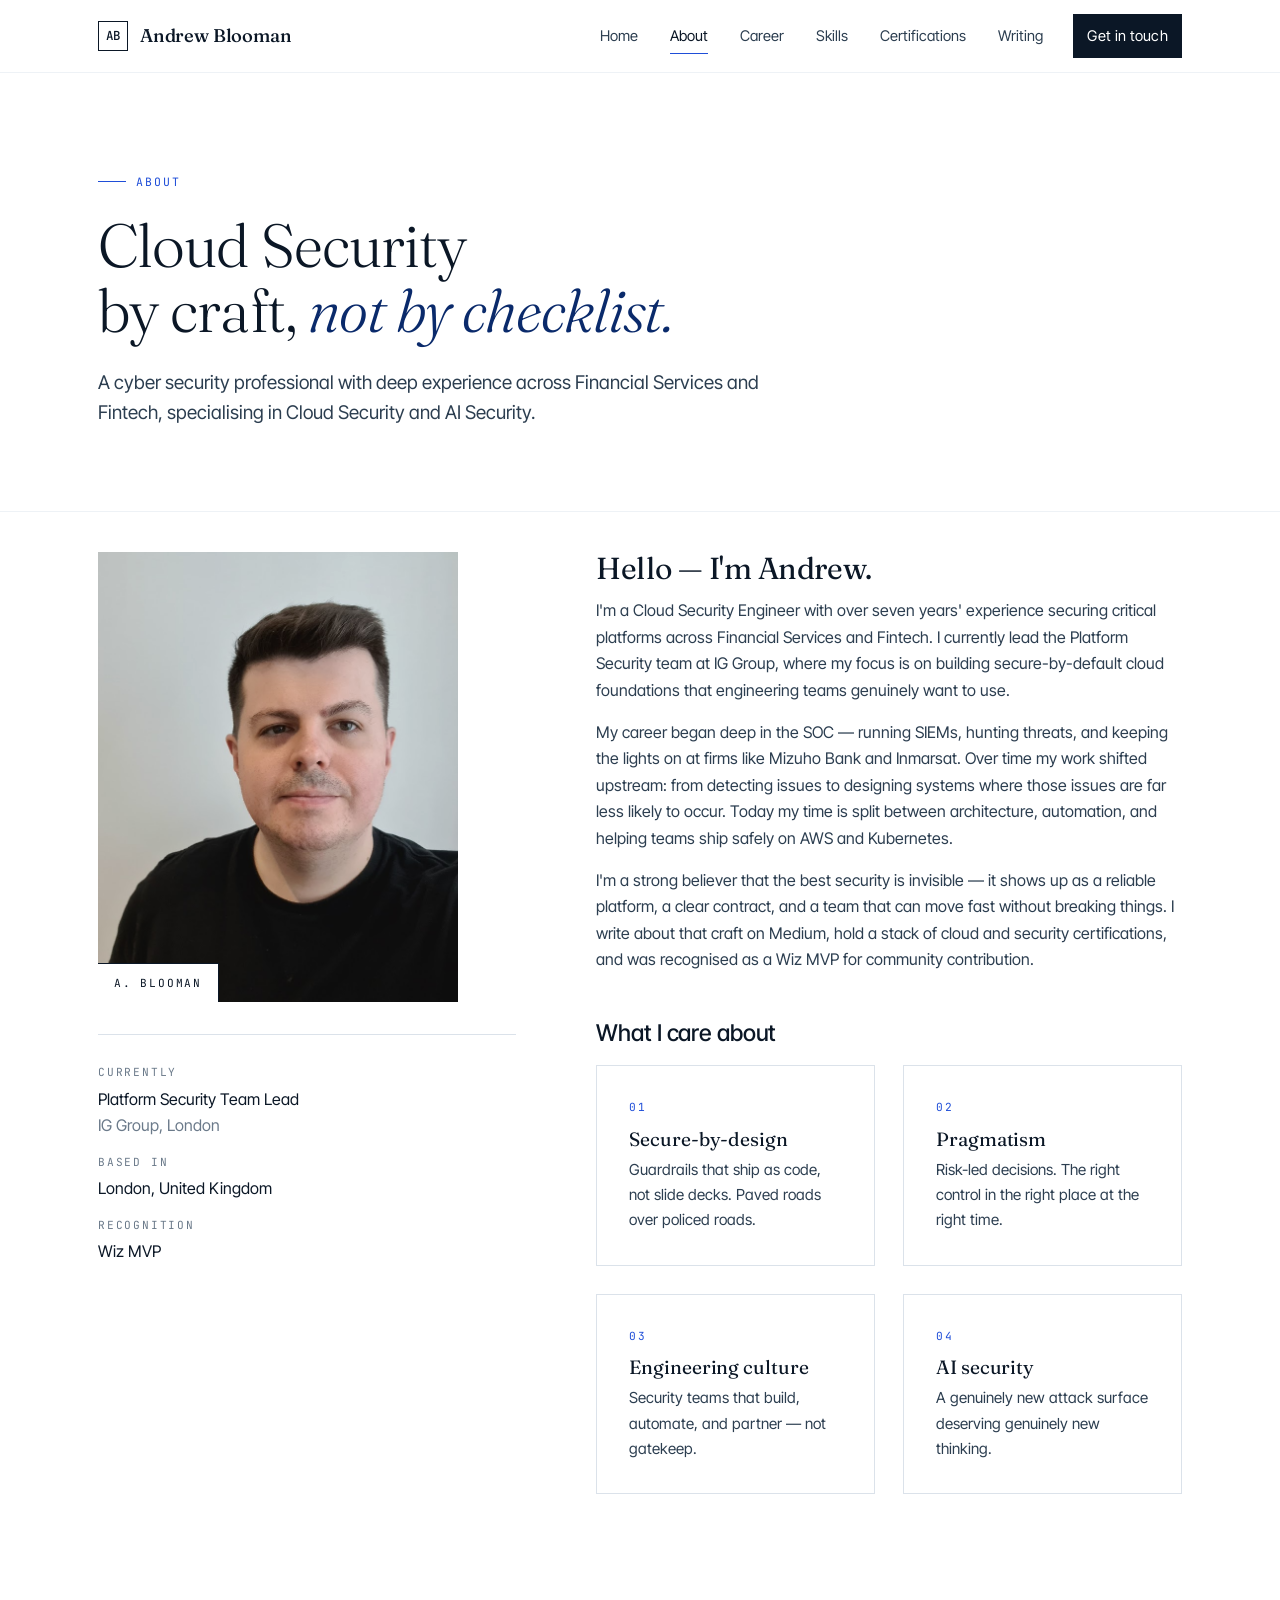
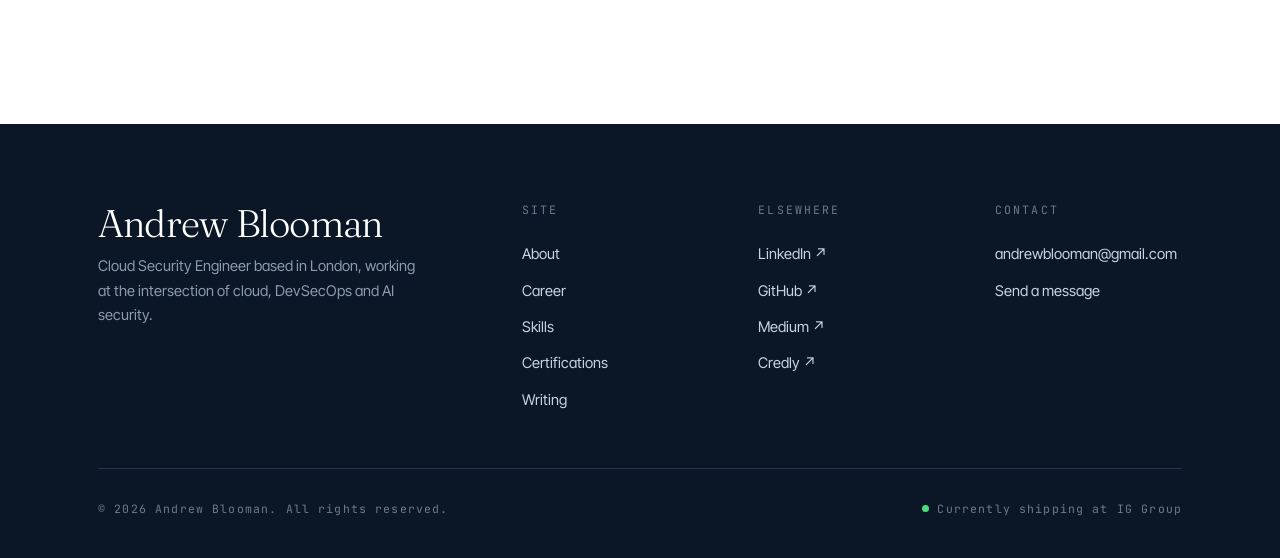
==== about.html @ efeb6958 "Initial commit — personal site Co-Authored-By: Claude Sonnet 4.6 <noreply@anthropic.com>" ====
<!DOCTYPE html>
<html lang="en">
<head>
  <meta charset="UTF-8" />
  <meta name="viewport" content="width=device-width, initial-scale=1.0" />
  <title>About — Andrew Blooman</title>
  <meta name="description" content="Cloud Security Engineer specialising in DevSecOps, Cloud and AI Security across Financial Services and Fintech." />
  <link rel="preconnect" href="https://fonts.googleapis.com" />
  <link rel="preconnect" href="https://fonts.gstatic.com" crossorigin />
  <link href="https://fonts.googleapis.com/css2?family=Fraunces:ital,opsz,wght@0,9..144,300;0,9..144,400;0,9..144,500;1,9..144,300;1,9..144,400&family=Inter+Tight:wght@300;400;500;600&family=JetBrains+Mono:wght@400;500&display=swap" rel="stylesheet" />
  <link rel="stylesheet" href="assets/style.css" />
</head>
<body>

<header class="site-header">
  <div class="wrap nav">
    <a href="index.html" class="brand">
      <span class="mark">AB</span>
      <span>Andrew Blooman</span>
    </a>
    <button class="nav-toggle" aria-label="Toggle navigation">
      <span></span><span></span><span></span>
    </button>
    <nav class="nav-links">
      <a href="index.html">Home</a>
      <a href="about.html">About</a>
      <a href="career.html">Career</a>
      <a href="skills.html">Skills</a>
      <a href="certifications.html">Certifications</a>
      <a href="writing.html">Writing</a>
      <a href="contact.html" class="nav-cta">Get in touch</a>
    </nav>
  </div>
</header>

<main>

<section class="page-hero">
  <div class="wrap reveal">
    <span class="eyebrow">About</span>
    <h1>Cloud Security<br/>by craft, <em style="font-style:italic;color:var(--accent-deep);">not by checklist.</em></h1>
    <p class="lead">A cyber security professional with deep experience across Financial Services and Fintech, specialising in Cloud Security and AI Security.</p>
  </div>
</section>

<section style="padding-top: 40px;">
  <div class="wrap">
    <div style="display: grid; grid-template-columns: 1fr 1.4fr; gap: 80px;" class="about-layout">
      <aside class="reveal">
        <div class="portrait" style="max-width: 360px;">
          <img src="assets/andrew.jpg" alt="Portrait of Andrew Blooman" />
          <div class="label">A. Blooman</div>
        </div>
        <div style="margin-top: 32px; padding-top: 28px; border-top: 1px solid var(--line); display: grid; gap: 14px;">
          <div>
            <div style="font-family: var(--font-mono); font-size: 0.7rem; letter-spacing: 0.16em; text-transform: uppercase; color: var(--muted); margin-bottom: 4px;">Currently</div>
            <div>Platform Security Team Lead<br/><span style="color: var(--muted);">IG Group, London</span></div>
          </div>
          <div>
            <div style="font-family: var(--font-mono); font-size: 0.7rem; letter-spacing: 0.16em; text-transform: uppercase; color: var(--muted); margin-bottom: 4px;">Based in</div>
            <div>London, United Kingdom</div>
          </div>
          <div>
            <div style="font-family: var(--font-mono); font-size: 0.7rem; letter-spacing: 0.16em; text-transform: uppercase; color: var(--muted); margin-bottom: 4px;">Recognition</div>
            <div>Wiz MVP</div>
          </div>
        </div>
      </aside>

      <div class="reveal" style="transition-delay: 100ms;">
        <h2 style="font-size: clamp(1.5rem, 2.4vw, 1.9rem); font-weight: 400;">Hello &mdash; I'm Andrew.</h2>
        <p>I'm a Cloud Security Engineer with over seven years' experience securing critical platforms across Financial Services and Fintech. I currently lead the Platform Security team at IG Group, where my focus is on building secure-by-default cloud foundations that engineering teams genuinely want to use.</p>

        <p>My career began deep in the SOC &mdash; running SIEMs, hunting threats, and keeping the lights on at firms like Mizuho Bank and Inmarsat. Over time my work shifted upstream: from detecting issues to designing systems where those issues are far less likely to occur. Today my time is split between architecture, automation, and helping teams ship safely on AWS and Kubernetes.</p>

        <p>I'm a strong believer that the best security is invisible &mdash; it shows up as a reliable platform, a clear contract, and a team that can move fast without breaking things. I write about that craft on Medium, hold a stack of cloud and security certifications, and was recognised as a Wiz MVP for community contribution.</p>

        <h3 style="margin-top: 48px;">What I care about</h3>
        <div style="display: grid; grid-template-columns: 1fr 1fr; gap: 28px; margin-top: 20px;" class="cards-2">
          <div class="card">
            <div style="font-family: var(--font-mono); font-size: 0.7rem; letter-spacing: 0.16em; text-transform: uppercase; color: var(--accent); margin-bottom: 12px;">01</div>
            <h3 style="font-family: var(--font-display); font-weight: 400; font-size: 1.2rem;">Secure-by-design</h3>
            <p style="margin: 0; font-size: 0.95rem;">Guardrails that ship as code, not slide decks. Paved roads over policed roads.</p>
          </div>
          <div class="card">
            <div style="font-family: var(--font-mono); font-size: 0.7rem; letter-spacing: 0.16em; text-transform: uppercase; color: var(--accent); margin-bottom: 12px;">02</div>
            <h3 style="font-family: var(--font-display); font-weight: 400; font-size: 1.2rem;">Pragmatism</h3>
            <p style="margin: 0; font-size: 0.95rem;">Risk-led decisions. The right control in the right place at the right time.</p>
          </div>
          <div class="card">
            <div style="font-family: var(--font-mono); font-size: 0.7rem; letter-spacing: 0.16em; text-transform: uppercase; color: var(--accent); margin-bottom: 12px;">03</div>
            <h3 style="font-family: var(--font-display); font-weight: 400; font-size: 1.2rem;">Engineering culture</h3>
            <p style="margin: 0; font-size: 0.95rem;">Security teams that build, automate, and partner &mdash; not gatekeep.</p>
          </div>
          <div class="card">
            <div style="font-family: var(--font-mono); font-size: 0.7rem; letter-spacing: 0.16em; text-transform: uppercase; color: var(--accent); margin-bottom: 12px;">04</div>
            <h3 style="font-family: var(--font-display); font-weight: 400; font-size: 1.2rem;">AI security</h3>
            <p style="margin: 0; font-size: 0.95rem;">A genuinely new attack surface deserving genuinely new thinking.</p>
          </div>
        </div>
      </div>
    </div>
  </div>
</section>

<style>
  @media (max-width: 820px) {
    .about-layout { grid-template-columns: 1fr !important; gap: 40px !important; }
    .cards-2 { grid-template-columns: 1fr !important; }
  }
</style>

</main>

<footer class="site-footer">
  <div class="wrap">
    <div class="footer-grid">
      <div class="footer-brand">
        <div class="lg">Andrew Blooman</div>
        <p>Cloud Security Engineer based in London, working at the intersection of cloud, DevSecOps and AI security.</p>
      </div>
      <div>
        <h4>Site</h4>
        <a href="about.html">About</a>
        <a href="career.html">Career</a>
        <a href="skills.html">Skills</a>
        <a href="certifications.html">Certifications</a>
        <a href="writing.html">Writing</a>
      </div>
      <div>
        <h4>Elsewhere</h4>
        <a href="https://www.linkedin.com/in/andrewblooman/" target="_blank" rel="noopener">LinkedIn &#8599;</a>
        <a href="https://github.com/andrewblooman" target="_blank" rel="noopener">GitHub &#8599;</a>
        <a href="https://medium.com/@andyblooman" target="_blank" rel="noopener">Medium &#8599;</a>
        <a href="https://www.credly.com/users/andrew-blooman/badges" target="_blank" rel="noopener">Credly &#8599;</a>
      </div>
      <div>
        <h4>Contact</h4>
        <a href="mailto:andrewblooman@gmail.com">andrewblooman@gmail.com</a>
        <a href="contact.html">Send a message</a>
      </div>
    </div>
    <div class="footer-bottom">
      <div>&copy; <span id="year"></span> Andrew Blooman. All rights reserved.</div>
      <div class="signal"><span class="dot"></span> Currently shipping at IG Group</div>
    </div>
  </div>
</footer>

<script src="assets/main.js"></script>
</body>
</html>
---- assets/style.css ----
/* ============================================
   Andrew Blooman — Personal Site
   Minimalist · Cool blues · Editorial precision
   ============================================ */

:root {
  /* Palette — light base with deep, considered blues */
  --ink:        #0b1726;       /* near-black navy for text */
  --ink-soft:   #2c3e50;       /* secondary text */
  --muted:      #6b7a8a;       /* tertiary / meta */
  --line:       #dbe2ea;       /* hairlines */
  --line-soft:  #eef2f6;       /* very subtle dividers */
  --paper:      #ffffff;
  --paper-warm: #f7f9fc;       /* section background */
  --accent:     #1f4ed8;       /* primary blue (cobalt) */
  --accent-deep:#0a2a6b;       /* deep navy blue */
  --accent-soft:#dbe6ff;       /* tint */
  --accent-ink: #0b3aa3;

  /* Type */
  --font-display: 'Fraunces', 'Cormorant Garamond', Georgia, serif;
  --font-body:    'Inter Tight', 'Helvetica Neue', system-ui, sans-serif;
  --font-mono:    'JetBrains Mono', ui-monospace, monospace;

  /* Layout */
  --max:        1180px;
  --pad-x:      clamp(20px, 4vw, 48px);
  --section-y:  clamp(72px, 9vw, 128px);
  --radius:     2px;
}

/* ---------- Reset ---------- */
*, *::before, *::after { box-sizing: border-box; }
html { scroll-behavior: smooth; -webkit-text-size-adjust: 100%; }
body {
  margin: 0;
  font-family: var(--font-body);
  font-size: 16px;
  line-height: 1.65;
  color: var(--ink);
  background: var(--paper);
  font-feature-settings: "ss01", "cv11";
  -webkit-font-smoothing: antialiased;
  -moz-osx-font-smoothing: grayscale;
}
img { max-width: 100%; display: block; }
a { color: inherit; text-decoration: none; }
button { font: inherit; cursor: pointer; }

/* ---------- Typography ---------- */
h1, h2, h3, h4 {
  font-family: var(--font-display);
  font-weight: 400;
  letter-spacing: -0.015em;
  color: var(--ink);
  margin: 0 0 0.4em;
  line-height: 1.08;
}
h1 { font-size: clamp(2.6rem, 6vw, 4.6rem); font-weight: 300; }
h2 { font-size: clamp(2rem, 4vw, 3.1rem); font-weight: 300; }
h3 { font-size: clamp(1.25rem, 1.8vw, 1.5rem); font-weight: 500; letter-spacing: -0.005em; font-family: var(--font-body); }
p  { margin: 0 0 1em; color: var(--ink-soft); }

.eyebrow {
  font-family: var(--font-mono);
  font-size: 0.72rem;
  letter-spacing: 0.18em;
  text-transform: uppercase;
  color: var(--accent);
  display: inline-flex;
  align-items: center;
  gap: 10px;
  margin-bottom: 22px;
}
.eyebrow::before {
  content: "";
  width: 28px; height: 1px;
  background: var(--accent);
  display: inline-block;
}

.lead { font-size: 1.18rem; color: var(--ink-soft); max-width: 62ch; line-height: 1.6; }

/* ---------- Layout ---------- */
.wrap { width: 100%; max-width: var(--max); margin: 0 auto; padding: 0 var(--pad-x); }
section { padding: var(--section-y) 0; }

/* ---------- Header / Nav ---------- */
.site-header {
  position: sticky; top: 0; z-index: 50;
  background: rgba(255,255,255,0.78);
  backdrop-filter: saturate(140%) blur(12px);
  -webkit-backdrop-filter: saturate(140%) blur(12px);
  border-bottom: 1px solid var(--line-soft);
}
.nav {
  display: flex; align-items: center; justify-content: space-between;
  height: 72px;
}
.brand {
  display: flex; align-items: center; gap: 12px;
  font-family: var(--font-display);
  font-size: 1.15rem;
  letter-spacing: -0.01em;
  font-weight: 500;
}
.brand .mark {
  width: 30px; height: 30px;
  border: 1px solid var(--ink);
  display: grid; place-items: center;
  font-family: var(--font-mono); font-size: 0.78rem;
  letter-spacing: 0;
  background: var(--paper);
}
.nav-links { display: flex; gap: 4px; align-items: center; }
.nav-links a {
  position: relative;
  padding: 10px 14px;
  font-size: 0.92rem;
  color: var(--ink-soft);
  transition: color 200ms ease;
}
.nav-links a:hover { color: var(--accent); }
.nav-links a.active { color: var(--ink); }
.nav-links a.active::after {
  content: ""; position: absolute; left: 14px; right: 14px; bottom: 4px;
  height: 1px; background: var(--accent);
}
.nav-cta {
  margin-left: 12px;
  padding: 9px 16px;
  background: var(--ink);
  color: var(--paper)!important;
  font-size: 0.85rem;
  letter-spacing: 0.02em;
  transition: background 200ms ease;
}
.nav-cta:hover { background: var(--accent-deep); }
.nav-toggle { display: none; background: none; border: 0; padding: 8px; }
.nav-toggle span {
  display: block; width: 22px; height: 1.5px; background: var(--ink); margin: 5px 0;
  transition: transform 200ms;
}

@media (max-width: 820px) {
  .nav-links {
    position: absolute; top: 72px; left: 0; right: 0;
    flex-direction: column; align-items: stretch;
    background: var(--paper);
    border-bottom: 1px solid var(--line);
    padding: 8px 0;
    transform: translateY(-12px); opacity: 0; pointer-events: none;
    transition: all 220ms ease;
  }
  .nav-links.open { transform: none; opacity: 1; pointer-events: auto; }
  .nav-links a { padding: 14px var(--pad-x); }
  .nav-links a.active::after { display: none; }
  .nav-cta { margin: 8px var(--pad-x) 12px; text-align: center; }
  .nav-toggle { display: block; }
}

/* ---------- Hero (home) ---------- */
.hero {
  padding-top: clamp(60px, 8vw, 110px);
  padding-bottom: clamp(60px, 8vw, 110px);
  position: relative;
  overflow: hidden;
}
.hero-grid {
  display: grid;
  grid-template-columns: 1.2fr 1fr;
  gap: clamp(40px, 6vw, 90px);
  align-items: center;
}
.hero-meta {
  font-family: var(--font-mono);
  font-size: 0.72rem;
  letter-spacing: 0.18em;
  text-transform: uppercase;
  color: var(--muted);
  display: flex; gap: 24px; flex-wrap: wrap;
  margin-bottom: 28px;
}
.hero-meta span::before {
  content: "◆"; color: var(--accent); margin-right: 8px; font-size: 0.6rem;
}
.hero h1 {
  font-size: clamp(2.8rem, 6.5vw, 5.2rem);
  letter-spacing: -0.025em;
}
.hero h1 em {
  font-style: italic;
  color: var(--accent-deep);
  font-weight: 300;
}
.hero-tag {
  font-family: var(--font-mono);
  font-size: 0.85rem;
  color: var(--accent);
  letter-spacing: 0.04em;
  margin-top: 8px;
  margin-bottom: 28px;
}
.hero-role {
  display: flex;
  align-items: baseline;
  flex-wrap: wrap;
  gap: 10px;
  margin-top: 18px;
  padding: 16px 0 0;
  border-top: 1px solid var(--line);
  font-family: var(--font-display);
  font-size: clamp(1.15rem, 1.8vw, 1.5rem);
  font-weight: 400;
  color: var(--ink);
  letter-spacing: -0.005em;
}
.hero-role .role-line { color: var(--ink); }
.hero-role .role-at {
  font-family: var(--font-mono);
  font-size: 0.72rem;
  letter-spacing: 0.18em;
  text-transform: uppercase;
  color: var(--muted);
  font-style: normal;
  align-self: center;
}
.hero-role .role-co {
  color: var(--accent-deep);
  font-style: italic;
}
.hero-bio { font-size: 1.1rem; color: var(--ink-soft); max-width: 52ch; }

.hero-cta { display: flex; gap: 14px; margin-top: 36px; flex-wrap: wrap; }
.btn {
  display: inline-flex; align-items: center; gap: 10px;
  padding: 13px 22px;
  font-size: 0.92rem;
  letter-spacing: 0.01em;
  border: 1px solid var(--ink);
  background: var(--ink);
  color: var(--paper);
  transition: all 220ms ease;
}
.btn:hover { background: var(--accent-deep); border-color: var(--accent-deep); }
.btn .arrow { transition: transform 220ms; }
.btn:hover .arrow { transform: translateX(4px); }
.btn-ghost { background: transparent; color: var(--ink); }
.btn-ghost:hover { background: var(--ink); color: var(--paper); }

/* Hero portrait */
.portrait {
  position: relative;
  aspect-ratio: 4 / 5;
  overflow: hidden;
}
.portrait::before {
  content: "";
  position: absolute; inset: -10px;
  border: 1px solid var(--accent);
  transform: translate(14px, 14px);
  z-index: 0;
  pointer-events: none;
}
.portrait img {
  width: 100%; height: 100%; object-fit: cover;
  position: relative; z-index: 1;
  filter: contrast(1.02) saturate(0.96);
}
.portrait .label {
  position: absolute;
  bottom: -1px; left: -1px;
  z-index: 2;
  background: var(--paper);
  padding: 10px 16px;
  font-family: var(--font-mono);
  font-size: 0.7rem;
  letter-spacing: 0.16em;
  text-transform: uppercase;
  color: var(--ink);
  border: 1px solid var(--ink);
}

@media (max-width: 820px) {
  .hero-grid { grid-template-columns: 1fr; }
  .portrait { max-width: 360px; margin: 0 auto; }
}

/* ---------- Section heading ---------- */
.section-head {
  display: grid;
  grid-template-columns: 1fr 2fr;
  gap: 60px;
  align-items: end;
  margin-bottom: 60px;
  padding-bottom: 28px;
  border-bottom: 1px solid var(--line);
}
.section-head .num {
  font-family: var(--font-mono);
  font-size: 0.78rem;
  letter-spacing: 0.18em;
  color: var(--muted);
  text-transform: uppercase;
}
.section-head h2 { margin: 0; }
@media (max-width: 720px) {
  .section-head { grid-template-columns: 1fr; gap: 12px; }
}

/* ---------- Page hero (smaller, for inner pages) ---------- */
.page-hero {
  padding-top: clamp(60px, 7vw, 100px);
  padding-bottom: clamp(40px, 5vw, 70px);
  border-bottom: 1px solid var(--line-soft);
}
.page-hero h1 { font-size: clamp(2.4rem, 5vw, 3.8rem); }
.page-hero .lead { margin-top: 18px; }

/* ---------- Cards / Generic ---------- */
.card {
  background: var(--paper);
  border: 1px solid var(--line);
  padding: 32px;
  transition: border-color 220ms ease, transform 220ms ease;
}
.card:hover { border-color: var(--accent); }

/* ---------- Featured: About teaser on home ---------- */
.about-teaser {
  background: var(--paper-warm);
  border-top: 1px solid var(--line-soft);
  border-bottom: 1px solid var(--line-soft);
}
.about-teaser .grid {
  display: grid; grid-template-columns: 1fr 1fr; gap: 80px; align-items: center;
}
.about-teaser .stat-block {
  display: grid; grid-template-columns: 1fr 1fr; gap: 32px 40px;
  margin-top: 32px;
}
.stat .num {
  font-family: var(--font-display);
  font-size: 2.6rem;
  font-weight: 300;
  color: var(--accent-deep);
  line-height: 1;
}
.stat .lab {
  font-family: var(--font-mono);
  font-size: 0.7rem;
  letter-spacing: 0.16em;
  text-transform: uppercase;
  color: var(--muted);
  margin-top: 8px;
}
@media (max-width: 820px) {
  .about-teaser .grid { grid-template-columns: 1fr; gap: 32px; }
}

/* ---------- Timeline ---------- */
.timeline { position: relative; }
.timeline::before {
  content: ""; position: absolute;
  left: 6px; top: 12px; bottom: 12px;
  width: 1px; background: var(--line);
}
.t-item {
  display: grid;
  grid-template-columns: 200px 1fr;
  gap: 48px;
  padding: 28px 0 28px 32px;
  position: relative;
  border-bottom: 1px solid var(--line-soft);
}
.t-item:last-child { border-bottom: 0; }
.t-item::before {
  content: "";
  position: absolute; left: 0; top: 38px;
  width: 13px; height: 13px;
  background: var(--paper);
  border: 1px solid var(--ink);
}
.t-item.current::before {
  background: var(--accent);
  border-color: var(--accent);
  box-shadow: 0 0 0 4px rgba(31, 78, 216, 0.15);
}
.t-when {
  font-family: var(--font-mono);
  font-size: 0.78rem;
  letter-spacing: 0.06em;
  color: var(--muted);
  text-transform: uppercase;
  padding-top: 4px;
}
.t-where {
  font-size: 0.92rem;
  color: var(--accent);
  font-family: var(--font-mono);
  letter-spacing: 0.04em;
  margin-bottom: 8px;
}
.t-role {
  font-family: var(--font-display);
  font-size: 1.5rem;
  font-weight: 400;
  color: var(--ink);
  margin-bottom: 6px;
}
.t-place {
  font-size: 0.85rem;
  color: var(--muted);
  margin-bottom: 14px;
  font-family: var(--font-mono);
  letter-spacing: 0.04em;
}
.t-desc { color: var(--ink-soft); font-size: 0.97rem; }
.t-desc ul { padding-left: 18px; margin: 8px 0 0; }
.t-desc li { margin-bottom: 6px; }

@media (max-width: 720px) {
  .t-item { grid-template-columns: 1fr; gap: 12px; }
  .t-when { padding-top: 0; }
}

/* ---------- Skills ---------- */
.skills-grid {
  display: grid;
  grid-template-columns: repeat(auto-fit, minmax(260px, 1fr));
  gap: 1px;
  background: var(--line);
  border: 1px solid var(--line);
}
.skill-cat {
  background: var(--paper);
  padding: 36px 32px;
  transition: background 240ms ease;
}
.skill-cat:hover { background: var(--paper-warm); }
.skill-cat h4 {
  font-family: var(--font-mono);
  font-size: 0.75rem;
  letter-spacing: 0.18em;
  text-transform: uppercase;
  color: var(--accent);
  margin: 0 0 18px;
  padding-bottom: 14px;
  border-bottom: 1px solid var(--line-soft);
}
.skill-list {
  list-style: none; padding: 0; margin: 0;
  display: flex; flex-direction: column; gap: 8px;
}
.skill-list li {
  font-size: 0.95rem;
  color: var(--ink-soft);
  display: flex; align-items: baseline; gap: 10px;
}
.skill-list li::before {
  content: "—";
  color: var(--accent);
  font-weight: 500;
  flex-shrink: 0;
}

/* ---------- Certifications ---------- */
.cert-grid {
  display: grid;
  grid-template-columns: repeat(auto-fit, minmax(280px, 1fr));
  gap: 16px;
}
.cert {
  display: grid;
  grid-template-columns: 56px 1fr;
  gap: 18px;
  padding: 24px;
  border: 1px solid var(--line);
  background: var(--paper);
  align-items: start;
  transition: all 240ms ease;
}
.cert:hover {
  border-color: var(--accent);
  transform: translateY(-2px);
}
.cert .badge {
  width: 52px; height: 52px;
  border: 1px solid var(--accent);
  background: var(--accent-soft);
  display: grid; place-items: center;
  color: var(--accent-deep);
  font-family: var(--font-mono);
  font-size: 0.7rem;
  font-weight: 600;
  letter-spacing: 0.05em;
}
.cert .name {
  font-family: var(--font-display);
  font-size: 1.05rem;
  color: var(--ink);
  line-height: 1.3;
  margin-bottom: 6px;
}
.cert .issuer {
  font-family: var(--font-mono);
  font-size: 0.72rem;
  letter-spacing: 0.12em;
  text-transform: uppercase;
  color: var(--muted);
}

/* ---------- Blog / Writing ---------- */
.posts { display: grid; gap: 0; border-top: 1px solid var(--line); }
.post {
  display: grid;
  grid-template-columns: 100px 1fr auto;
  gap: 32px;
  padding: 32px 8px;
  border-bottom: 1px solid var(--line);
  transition: padding 240ms ease, background 240ms ease;
  align-items: baseline;
}
.post:hover { padding-left: 20px; background: var(--paper-warm); }
.post .num {
  font-family: var(--font-mono);
  font-size: 0.75rem;
  color: var(--muted);
  letter-spacing: 0.1em;
}
.post-title {
  font-family: var(--font-display);
  font-size: clamp(1.3rem, 2.2vw, 1.7rem);
  font-weight: 400;
  color: var(--ink);
  margin: 0 0 8px;
  line-height: 1.25;
  transition: color 220ms ease;
}
.post:hover .post-title { color: var(--accent-deep); }
.post-meta {
  font-family: var(--font-mono);
  font-size: 0.72rem;
  letter-spacing: 0.12em;
  color: var(--muted);
  text-transform: uppercase;
  display: flex; gap: 18px; flex-wrap: wrap;
}
.post-arrow {
  font-family: var(--font-mono);
  color: var(--accent);
  font-size: 1.1rem;
  align-self: center;
  transition: transform 240ms ease;
}
.post:hover .post-arrow { transform: translate(6px, -6px); }

@media (max-width: 720px) {
  .post { grid-template-columns: 1fr; gap: 8px; }
  .post-arrow { display: none; }
}

/* ---------- Contact ---------- */
.contact-grid {
  display: grid;
  grid-template-columns: 1fr 1.2fr;
  gap: 80px;
}
.contact-info p { color: var(--ink-soft); }
.contact-direct {
  margin-top: 28px;
  padding-top: 28px;
  border-top: 1px solid var(--line);
  display: grid; gap: 18px;
}
.contact-direct a {
  display: flex; justify-content: space-between; align-items: center;
  padding: 14px 0;
  border-bottom: 1px solid var(--line-soft);
  color: var(--ink);
  transition: color 200ms;
}
.contact-direct a:hover { color: var(--accent); }
.contact-direct .lbl {
  font-family: var(--font-mono);
  font-size: 0.72rem;
  letter-spacing: 0.16em;
  text-transform: uppercase;
  color: var(--muted);
}
.contact-direct .val { font-size: 0.98rem; }

form.contact-form { display: grid; gap: 20px; }
.field { display: grid; gap: 8px; }
.field label {
  font-family: var(--font-mono);
  font-size: 0.7rem;
  letter-spacing: 0.16em;
  text-transform: uppercase;
  color: var(--muted);
}
.field input, .field textarea {
  font: inherit;
  background: transparent;
  border: 0;
  border-bottom: 1px solid var(--line);
  padding: 10px 0;
  color: var(--ink);
  transition: border-color 200ms;
}
.field input:focus, .field textarea:focus {
  outline: none;
  border-color: var(--accent);
}
.field textarea { resize: vertical; min-height: 130px; }

@media (max-width: 820px) {
  .contact-grid { grid-template-columns: 1fr; gap: 40px; }
}

/* ---------- Footer ---------- */
.site-footer {
  background: var(--ink);
  color: #c8d3e0;
  padding: 80px 0 40px;
  margin-top: var(--section-y);
}
.site-footer h4 {
  font-family: var(--font-mono);
  font-size: 0.72rem;
  letter-spacing: 0.18em;
  text-transform: uppercase;
  color: #6b7a8a;
  margin: 0 0 20px;
}
.footer-grid {
  display: grid; grid-template-columns: 2fr 1fr 1fr 1fr; gap: 50px;
  padding-bottom: 50px;
  border-bottom: 1px solid #1f3551;
}
.footer-brand .lg {
  font-family: var(--font-display);
  font-size: 2.4rem;
  font-weight: 300;
  color: var(--paper);
  letter-spacing: -0.02em;
  line-height: 1;
}
.footer-brand p { color: #8b9aae; max-width: 36ch; margin-top: 12px; font-size: 0.92rem; }
.footer-grid a {
  display: block; padding: 6px 0; color: #c8d3e0; font-size: 0.92rem;
  transition: color 200ms;
}
.footer-grid a:hover { color: #fff; }
.footer-bottom {
  display: flex; justify-content: space-between; align-items: center;
  padding-top: 30px;
  font-family: var(--font-mono);
  font-size: 0.72rem;
  letter-spacing: 0.1em;
  color: #6b7a8a;
  flex-wrap: wrap; gap: 16px;
}
.footer-bottom .signal {
  display: inline-flex; align-items: center; gap: 8px;
}
.footer-bottom .dot {
  width: 7px; height: 7px; background: #4ade80; border-radius: 50%;
  box-shadow: 0 0 0 0 rgba(74, 222, 128, 0.6);
  animation: pulse 2s infinite;
}
@keyframes pulse {
  0%, 100% { box-shadow: 0 0 0 0 rgba(74, 222, 128, 0.5); }
  50%      { box-shadow: 0 0 0 6px rgba(74, 222, 128, 0); }
}

@media (max-width: 820px) {
  .footer-grid { grid-template-columns: 1fr 1fr; gap: 32px; }
}
@media (max-width: 480px) {
  .footer-grid { grid-template-columns: 1fr; }
}

/* ---------- Reveal animation ---------- */
.reveal {
  opacity: 0;
  transform: translateY(18px);
  transition: opacity 700ms ease, transform 700ms ease;
}
.reveal.in { opacity: 1; transform: none; }

/* Reduced motion */
@media (prefers-reduced-motion: reduce) {
  *, *::before, *::after {
    animation-duration: 0.01ms !important;
    transition-duration: 0.01ms !important;
  }
  .reveal { opacity: 1; transform: none; }
}
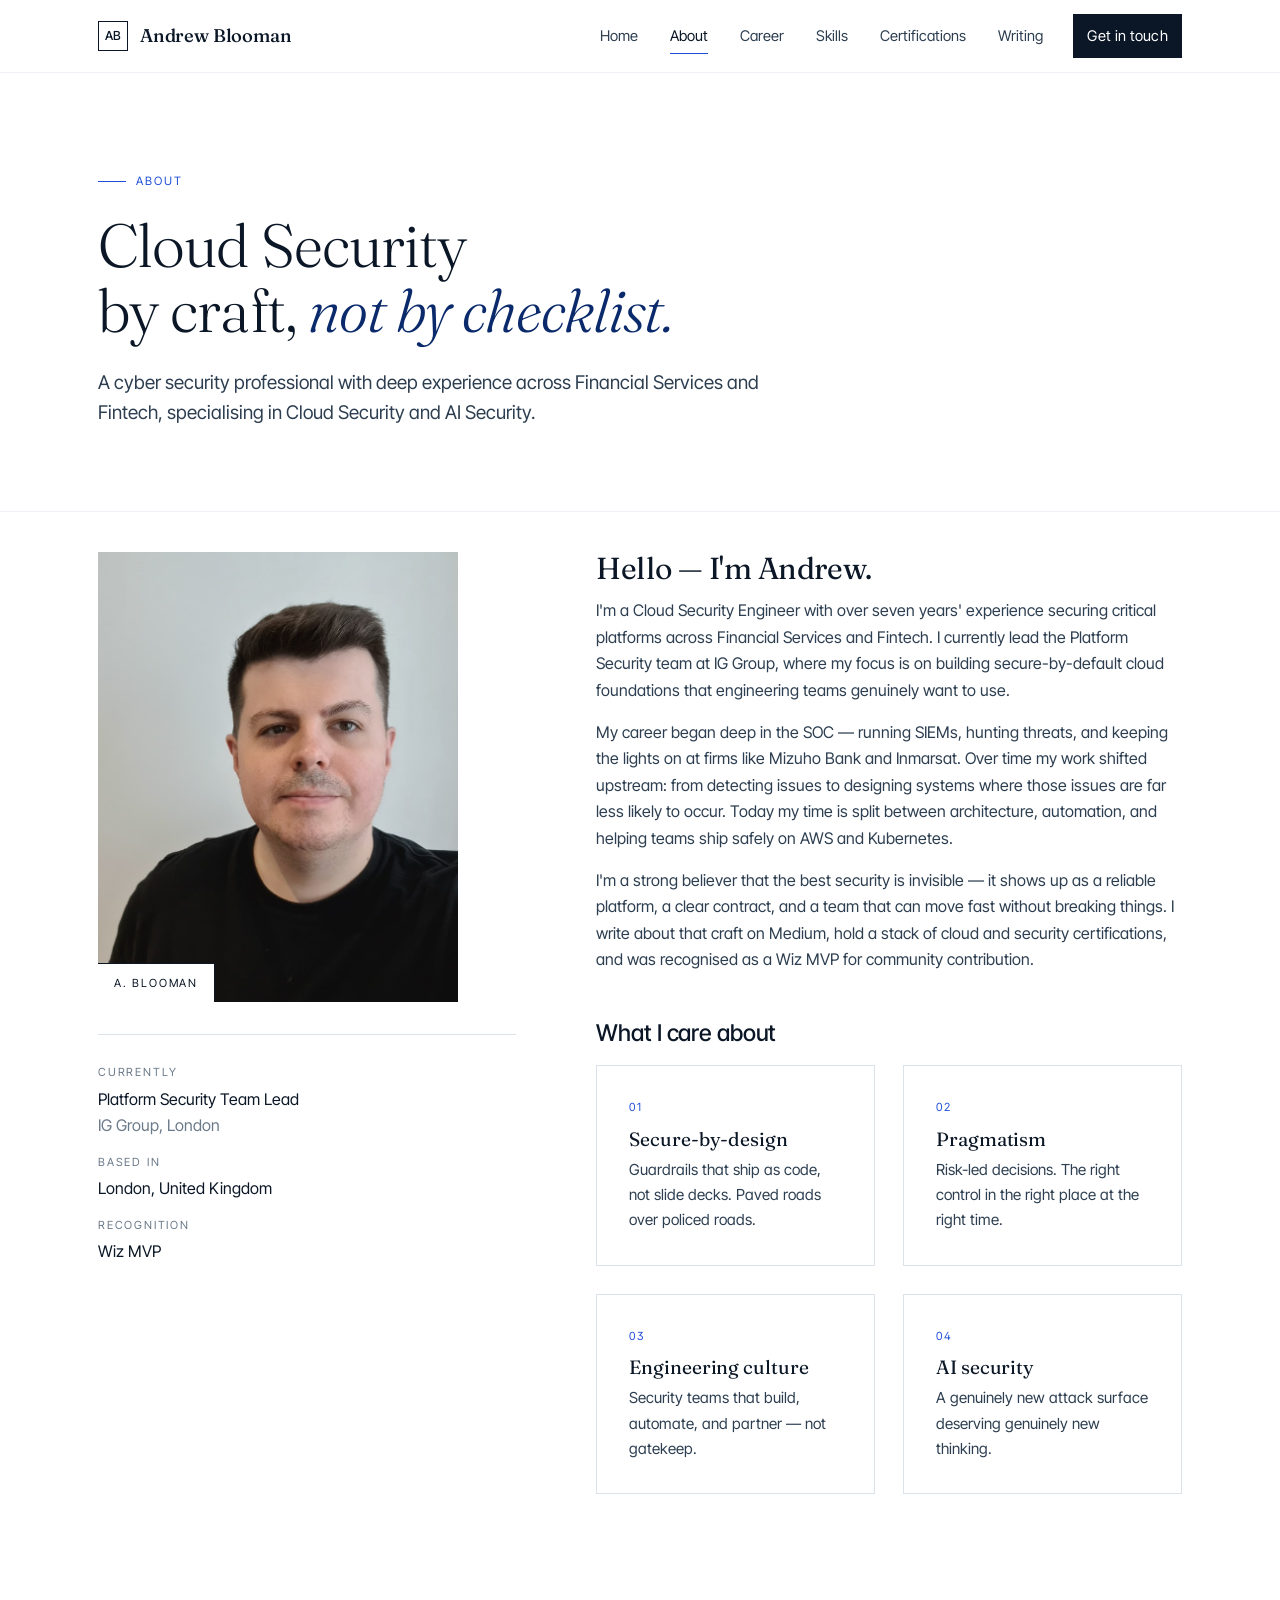
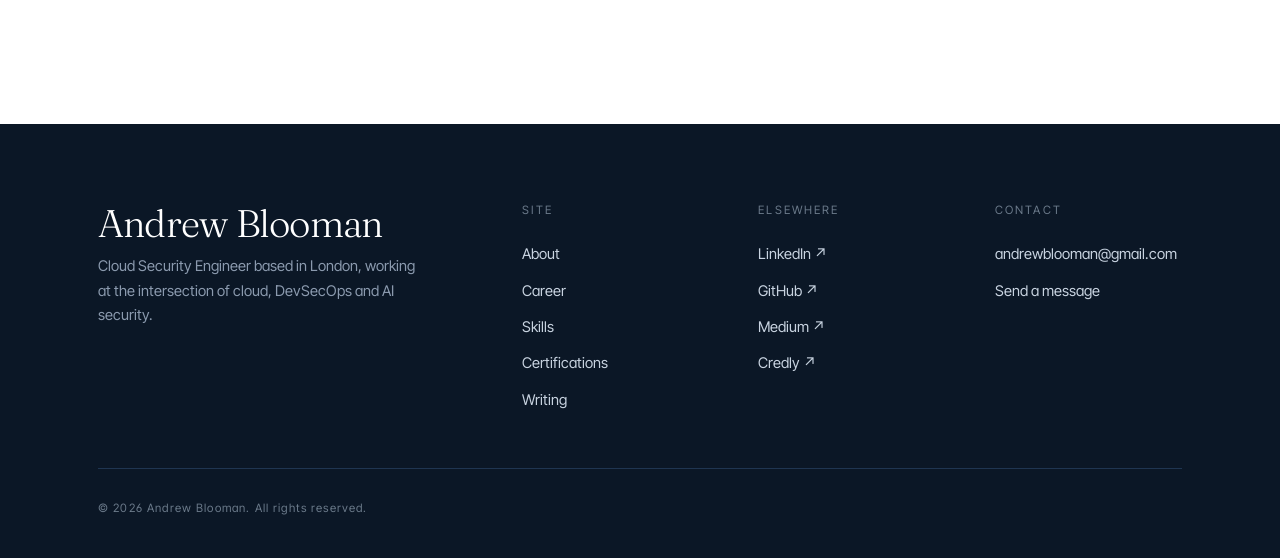
==== commit 4167d3a3: "Simplify fonts, tidy content, update contact and cert badges - Drop JetBrains Mono; --font-mono now " ====
--- a/about.html
+++ b/about.html
@@ -7,7 +7,7 @@
   <meta name="description" content="Cloud Security Engineer specialising in DevSecOps, Cloud and AI Security across Financial Services and Fintech." />
   <link rel="preconnect" href="https://fonts.googleapis.com" />
   <link rel="preconnect" href="https://fonts.gstatic.com" crossorigin />
-  <link href="https://fonts.googleapis.com/css2?family=Fraunces:ital,opsz,wght@0,9..144,300;0,9..144,400;0,9..144,500;1,9..144,300;1,9..144,400&family=Inter+Tight:wght@300;400;500;600&family=JetBrains+Mono:wght@400;500&display=swap" rel="stylesheet" />
+  <link href="https://fonts.googleapis.com/css2?family=Fraunces:ital,opsz,wght@0,9..144,300;0,9..144,400;0,9..144,500;1,9..144,300;1,9..144,400&family=Inter+Tight:wght@300;400;500;600&display=swap" rel="stylesheet" />
   <link rel="stylesheet" href="assets/style.css" />
 </head>
 <body>
@@ -142,7 +142,6 @@
     </div>
     <div class="footer-bottom">
       <div>&copy; <span id="year"></span> Andrew Blooman. All rights reserved.</div>
-      <div class="signal"><span class="dot"></span> Currently shipping at IG Group</div>
     </div>
   </div>
 </footer>
--- a/assets/style.css
+++ b/assets/style.css
@@ -20,7 +20,7 @@
   /* Type */
   --font-display: 'Fraunces', 'Cormorant Garamond', Georgia, serif;
   --font-body:    'Inter Tight', 'Helvetica Neue', system-ui, sans-serif;
-  --font-mono:    'JetBrains Mono', ui-monospace, monospace;
+  --font-mono:    'Inter Tight', 'Helvetica Neue', system-ui, sans-serif;
 
   /* Layout */
   --max:        1180px;
@@ -485,15 +485,9 @@
   transform: translateY(-2px);
 }
 .cert .badge {
-  width: 52px; height: 52px;
-  border: 1px solid var(--accent);
-  background: var(--accent-soft);
-  display: grid; place-items: center;
-  color: var(--accent-deep);
-  font-family: var(--font-mono);
-  font-size: 0.7rem;
-  font-weight: 600;
-  letter-spacing: 0.05em;
+  width: 56px; height: 56px;
+  object-fit: contain;
+  display: block;
 }
 .cert .name {
   font-family: var(--font-display);
